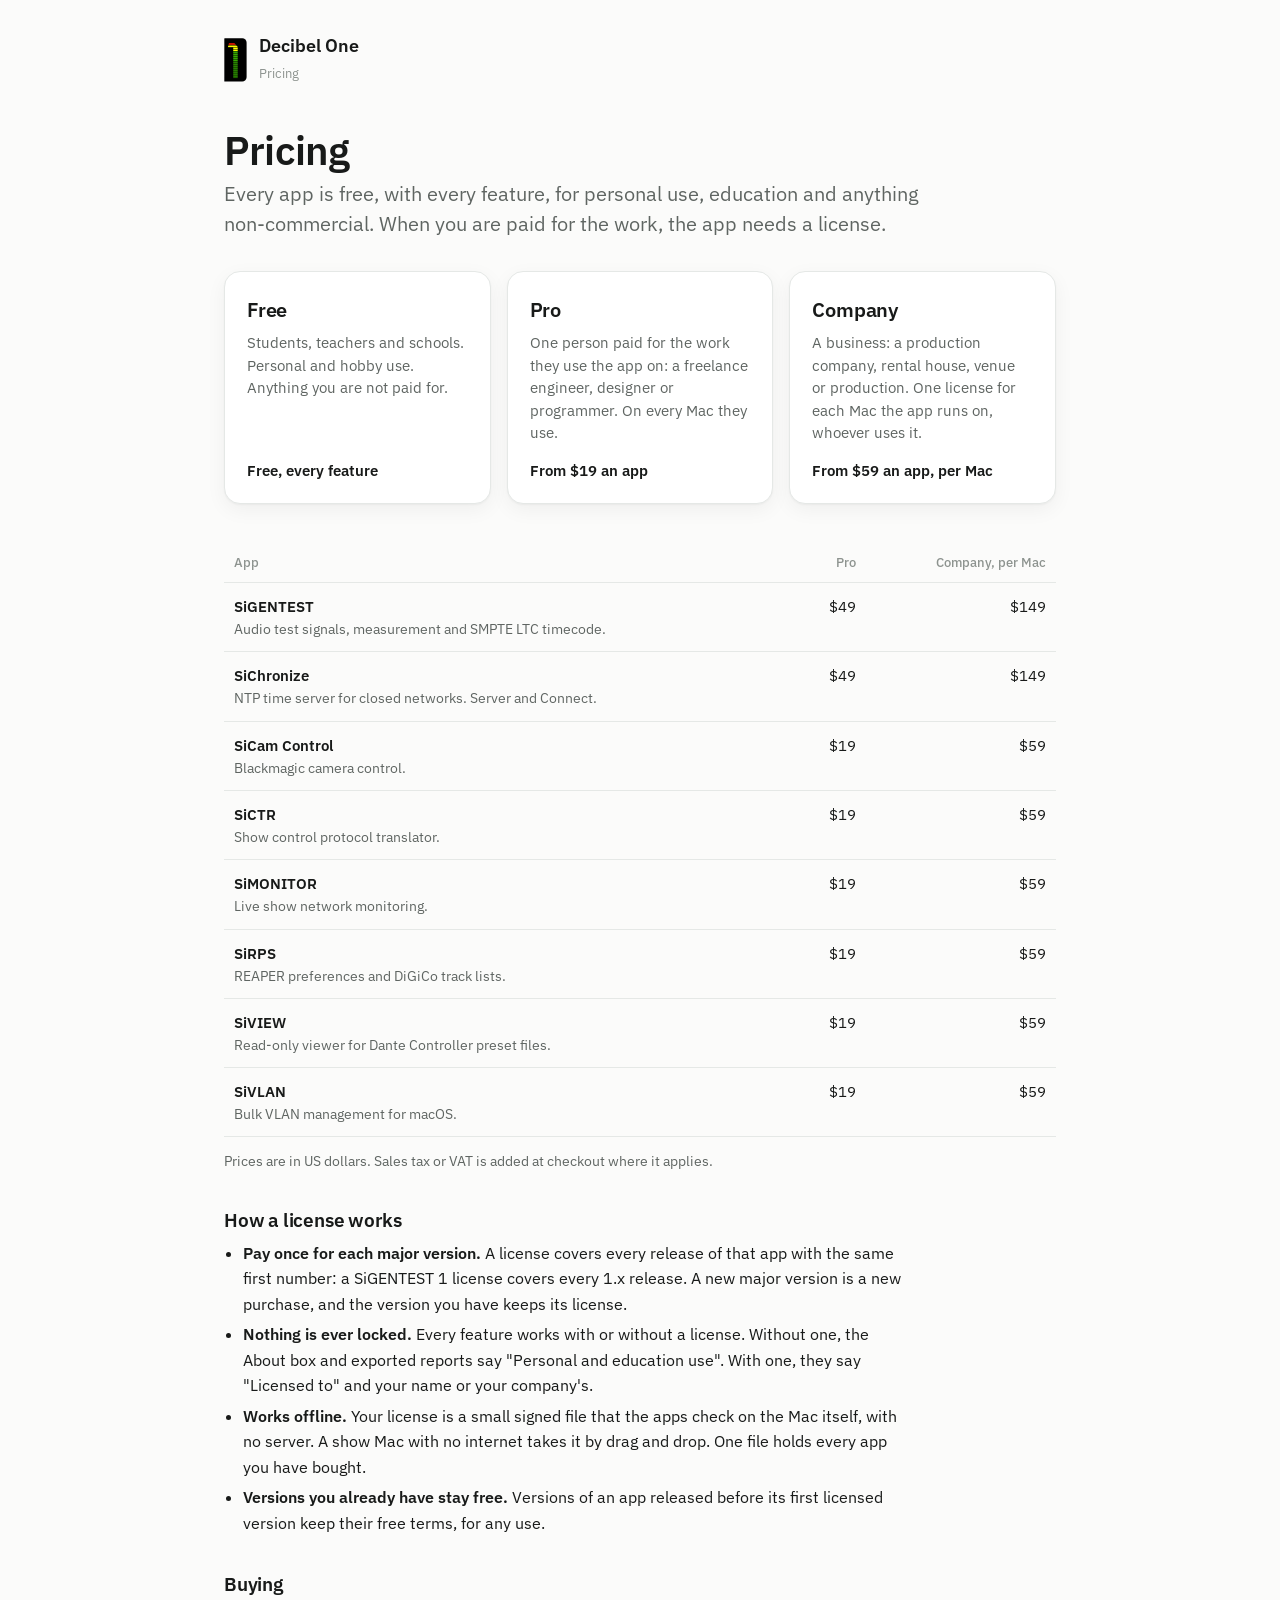
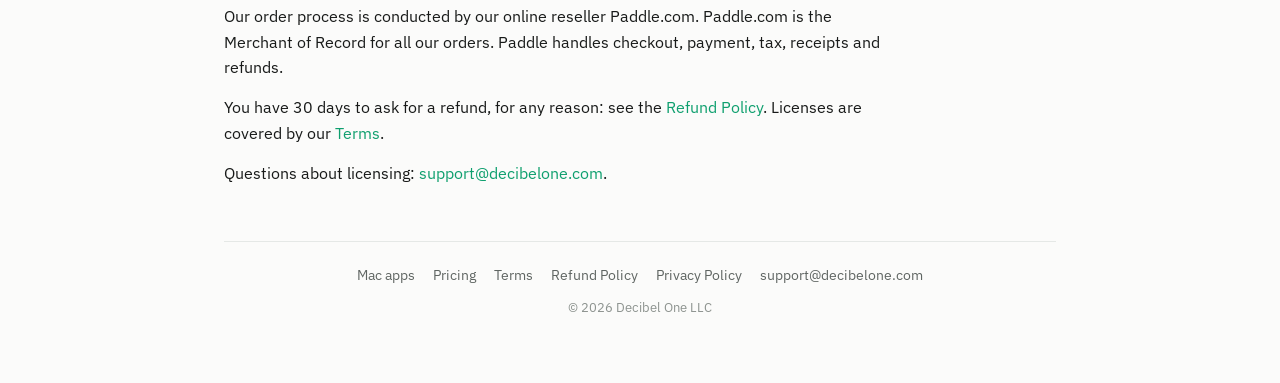
==== pricing/index.html @ cf4b21c0 "Pricing, Terms, Refund Policy and Privacy Policy pages, linked from every footer What Paddle's site " ====
<!doctype html>
<html lang="en">
<head>
<meta charset="utf-8">
<meta name="viewport" content="width=device-width, initial-scale=1">
<title>Pricing — Decibel One</title>
<meta name="description" content="Decibel One's apps are free, with every feature, for personal use, education and anything non-commercial. Paid work needs a Pro or Company license, bought once per major version.">
<meta name="theme-color" content="#0e9f6e">
<link rel="icon" type="image/svg+xml" href="data:image/svg+xml,%3Csvg xmlns='http://www.w3.org/2000/svg' viewBox='0 0 100 100'%3E%3Crect width='100' height='100' rx='22' fill='%230b0c0e'/%3E%3Crect x='22' y='52' width='15' height='32' rx='3' fill='%2337AA00'/%3E%3Crect x='43' y='36' width='15' height='48' rx='3' fill='%23FFD400'/%3E%3Crect x='64' y='22' width='15' height='62' rx='3' fill='%23D51400'/%3E%3C/svg%3E">
<meta property="og:type" content="website">
<meta property="og:title" content="Pricing — Decibel One">
<meta property="og:url" content="https://decibelone.com/pricing/">
<link rel="preconnect" href="https://fonts.googleapis.com">
<link rel="preconnect" href="https://fonts.gstatic.com" crossorigin>
<link href="https://fonts.googleapis.com/css2?family=IBM+Plex+Sans:wght@400;500;600&display=swap" rel="stylesheet">
<link rel="stylesheet" href="/pages.css">
</head>
<body>
<main class="wrap">
  <div class="topbar">
    <a class="brand" href="/">
      <svg class="brandmark" viewBox="0 0 428 819" role="img" aria-label="Decibel One">
        <defs><clipPath id="d1topone"><path d="M93,92 L191,92 L258,168 L258,748 L172,748 L172,170 L73,170 Z"/></clipPath></defs>
        <path fill="#000000" d="M12,6 L341,6 A80,80 0 0 1 421,86 L421,728 A82,82 0 0 1 339,810 L12,810 A6,6 0 0 1 6,804 L6,12 A6,6 0 0 1 12,6 Z"/>
        <g clip-path="url(#d1topone)">
          <rect x="58" y="94"  width="212" height="34" fill="#D51400"/>
          <rect x="58" y="140" width="212" height="29" fill="#FFFF00"/><rect x="58" y="177" width="212" height="29" fill="#FFFF00"/><rect x="58" y="214" width="212" height="29" fill="#FFFF00"/>
          <rect x="58" y="251" width="212" height="29" fill="#37AA00"/><rect x="58" y="288" width="212" height="29" fill="#37AA00"/><rect x="58" y="325" width="212" height="29" fill="#37AA00"/><rect x="58" y="362" width="212" height="29" fill="#37AA00"/><rect x="58" y="399" width="212" height="29" fill="#37AA00"/>
          <rect x="58" y="436" width="212" height="29" fill="#2A8800"/><rect x="58" y="473" width="212" height="29" fill="#2A8800"/><rect x="58" y="510" width="212" height="29" fill="#2A8800"/><rect x="58" y="547" width="212" height="29" fill="#2A8800"/><rect x="58" y="584" width="212" height="29" fill="#2A8800"/><rect x="58" y="621" width="212" height="29" fill="#2A8800"/><rect x="58" y="658" width="212" height="29" fill="#2A8800"/><rect x="58" y="695" width="212" height="29" fill="#2A8800"/><rect x="58" y="732" width="212" height="29" fill="#2A8800"/>
        </g>
      </svg>
      <span><span class="name">Decibel One</span><br><span class="sub">Pricing</span></span>
    </a>
  </div>

  <h1>Pricing</h1>
  <p class="lede">Every app is free, with every feature, for personal use, education and anything non-commercial. When you are paid for the work, the app needs a license.</p>

  <div class="tiers">
    <section class="tier">
      <h2>Free</h2>
      <p class="who">Students, teachers and schools. Personal and hobby use. Anything you are not paid for.</p>
      <p class="price">Free, every feature</p>
    </section>
    <section class="tier">
      <h2>Pro</h2>
      <p class="who">One person paid for the work they use the app on: a freelance engineer, designer or programmer. On every Mac they use.</p>
      <p class="price">From $19 an app</p>
    </section>
    <section class="tier">
      <h2>Company</h2>
      <p class="who">A business: a production company, rental house, venue or production. One license for each Mac the app runs on, whoever uses it.</p>
      <p class="price">From $59 an app, per Mac</p>
    </section>
  </div>

  <table class="prices">
    <thead>
      <tr><th>App</th><th class="num">Pro</th><th class="num">Company, per Mac</th></tr>
    </thead>
    <tbody>
      <tr><td><span class="app">SiGENTEST</span><span class="what">Audio test signals, measurement and SMPTE LTC timecode.</span></td><td class="num">$49</td><td class="num">$149</td></tr>
      <tr><td><span class="app">SiChronize</span><span class="what">NTP time server for closed networks. Server and Connect.</span></td><td class="num">$49</td><td class="num">$149</td></tr>
      <tr><td><span class="app">SiCam Control</span><span class="what">Blackmagic camera control.</span></td><td class="num">$19</td><td class="num">$59</td></tr>
      <tr><td><span class="app">SiCTR</span><span class="what">Show control protocol translator.</span></td><td class="num">$19</td><td class="num">$59</td></tr>
      <tr><td><span class="app">SiMONITOR</span><span class="what">Live show network monitoring.</span></td><td class="num">$19</td><td class="num">$59</td></tr>
      <tr><td><span class="app">SiRPS</span><span class="what">REAPER preferences and DiGiCo track lists.</span></td><td class="num">$19</td><td class="num">$59</td></tr>
      <tr><td><span class="app">SiVIEW</span><span class="what">Read-only viewer for Dante Controller preset files.</span></td><td class="num">$19</td><td class="num">$59</td></tr>
      <tr><td><span class="app">SiVLAN</span><span class="what">Bulk VLAN management for macOS.</span></td><td class="num">$19</td><td class="num">$59</td></tr>
    </tbody>
  </table>
  <p class="note">Prices are in US dollars. Sales tax or VAT is added at checkout where it applies.</p>

  <div class="prose">
    <h2>How a license works</h2>
    <ul>
      <li><strong>Pay once for each major version.</strong> A license covers every release of that app with the same first number: a SiGENTEST 1 license covers every 1.x release. A new major version is a new purchase, and the version you have keeps its license.</li>
      <li><strong>Nothing is ever locked.</strong> Every feature works with or without a license. Without one, the About box and exported reports say "Personal and education use". With one, they say "Licensed to" and your name or your company's.</li>
      <li><strong>Works offline.</strong> Your license is a small signed file that the apps check on the Mac itself, with no server. A show Mac with no internet takes it by drag and drop. One file holds every app you have bought.</li>
      <li><strong>Versions you already have stay free.</strong> Versions of an app released before its first licensed version keep their free terms, for any use.</li>
    </ul>

    <h2>Buying</h2>
    <p>Our order process is conducted by our online reseller Paddle.com. Paddle.com is the Merchant of Record for all our orders. Paddle handles checkout, payment, tax, receipts and refunds.</p>
    <p>You have 30 days to ask for a refund, for any reason: see the <a href="/refunds/">Refund Policy</a>. Licenses are covered by our <a href="/terms/">Terms</a>.</p>
    <p>Questions about licensing: <a href="mailto:support@decibelone.com">support@decibelone.com</a>.</p>
  </div>

  <footer>
    <div class="links">
      <a href="/software/">Mac apps</a>
      <a href="/pricing/">Pricing</a>
      <a href="/terms/">Terms</a>
      <a href="/refunds/">Refund Policy</a>
      <a href="/privacy/">Privacy Policy</a>
      <a href="mailto:support@decibelone.com">support@decibelone.com</a>
    </div>
    <div>© 2026 Decibel One LLC</div>
  </footer>
</main>
</body>
</html>
---- pages.css ----
/* Shared by /pricing/, /terms/, /refunds/ and /privacy/: the software page's colors and
   type, set in a reading column. */
:root{
  --bg:#fbfbfa; --surface:#ffffff; --tint:#f3f5f4; --text:#181a19; --muted:#5f6562; --faint:#8d938f;
  --border:#e5e8e6; --accent:#0e9f6e; --accent-h:#0b855d; --accent-bg:#e6f5ee; --accent-border:#b6e2ce;
  --owed-bg:#fff3b0; --owed-text:#5c4a00;
  --shadow:0 1px 2px rgba(0,0,0,.04),0 6px 20px rgba(0,0,0,.05);
}
@media (prefers-color-scheme:dark){
  :root{
    --bg:#15171a; --surface:#1e2125; --tint:#191c20; --text:#eceded; --muted:#a4a9ad; --faint:#727880;
    --border:#2b2f34; --accent:#33c78e; --accent-h:#54d5a2; --accent-bg:#132b22; --accent-border:#2c5442;
    --owed-bg:#4a3f00; --owed-text:#ffe680;
    --shadow:0 1px 2px rgba(0,0,0,.3),0 6px 22px rgba(0,0,0,.35);
  }
}
*{box-sizing:border-box}
html{-webkit-text-size-adjust:100%}
body{margin:0;background:var(--bg);color:var(--text);font-family:'IBM Plex Sans',system-ui,-apple-system,sans-serif;line-height:1.6;-webkit-font-smoothing:antialiased}
.wrap{max-width:880px;margin:0 auto;padding:34px 24px 64px}
a{color:var(--accent);text-decoration:none}
a:hover{color:var(--accent-h);text-decoration:underline}

.topbar{display:flex;align-items:center;gap:12px}
.brand{display:flex;align-items:center;gap:12px;color:inherit}
.brand:hover{color:inherit;text-decoration:none}
.brandmark{height:44px;width:auto;display:block}
.brand .name{font-size:18px;font-weight:600;line-height:1.15}
.brand .sub{font-size:13px;color:var(--faint)}

h1{margin:2.6rem 0 .4rem;font-size:clamp(30px,5vw,40px);font-weight:600;letter-spacing:-.02em;line-height:1.15}
.updated{margin:0 0 2rem;font-size:13px;color:var(--faint)}
.lede{margin:0 0 2rem;max-width:60ch;font-size:clamp(17px,2.2vw,20px);line-height:1.5;color:var(--muted)}

/* Long text reads in a narrower column than the page. */
.prose{max-width:680px}
.prose h2{margin:2.2rem 0 .5rem;font-size:19px;font-weight:600;letter-spacing:-.01em;line-height:1.3}
.prose p{margin:0 0 .9rem}
.prose ul{margin:0 0 .9rem;padding-left:1.2rem}
.prose li{margin:.3rem 0}
.prose strong{font-weight:600}

/* A gap Simon still has to fill. Nothing marked like this may go live. */
.owed{padding:1px 6px;border-radius:4px;background:var(--owed-bg);color:var(--owed-text);font-weight:500}

/* Pricing: the three kinds of use, then one row per app. */
.tiers{display:grid;grid-template-columns:repeat(3,1fr);gap:16px;margin:0 0 2.6rem}
.tier{display:flex;flex-direction:column;padding:22px 22px 20px;background:var(--surface);border:1px solid var(--border);border-radius:16px;box-shadow:var(--shadow)}
.tier h2{margin:0 0 6px;font-size:20px;font-weight:600;letter-spacing:-.01em}
.tier .who{margin:0;font-size:15px;line-height:1.5;color:var(--muted)}
.tier .price{margin:auto 0 0;padding-top:14px;font-size:15px;font-weight:600}
.prices{width:100%;border-collapse:collapse;font-size:15px}
.prices th{padding:8px 10px;border-bottom:1px solid var(--border);text-align:left;font-size:13px;font-weight:500;color:var(--faint)}
.prices td{padding:12px 10px;border-bottom:1px solid var(--border);vertical-align:top}
.prices .num{text-align:right;white-space:nowrap;font-variant-numeric:tabular-nums}
.prices .app{font-weight:600}
.prices .what{display:block;font-size:14px;line-height:1.45;color:var(--muted)}
.prices + .note{margin:.8rem 0 0;font-size:14px;color:var(--muted)}

footer{margin-top:3.4rem;padding-top:1.4rem;border-top:1px solid var(--border);text-align:center;font-size:13px;color:var(--faint)}
footer .links{display:flex;justify-content:center;flex-wrap:wrap;gap:6px 18px;margin-bottom:.7rem;font-size:14px}
footer .links a{color:var(--muted)}
footer .links a:hover{color:var(--accent)}

@media(max-width:720px){.tiers{grid-template-columns:1fr}}
@media(max-width:480px){.prices th,.prices td{padding-left:6px;padding-right:6px}}
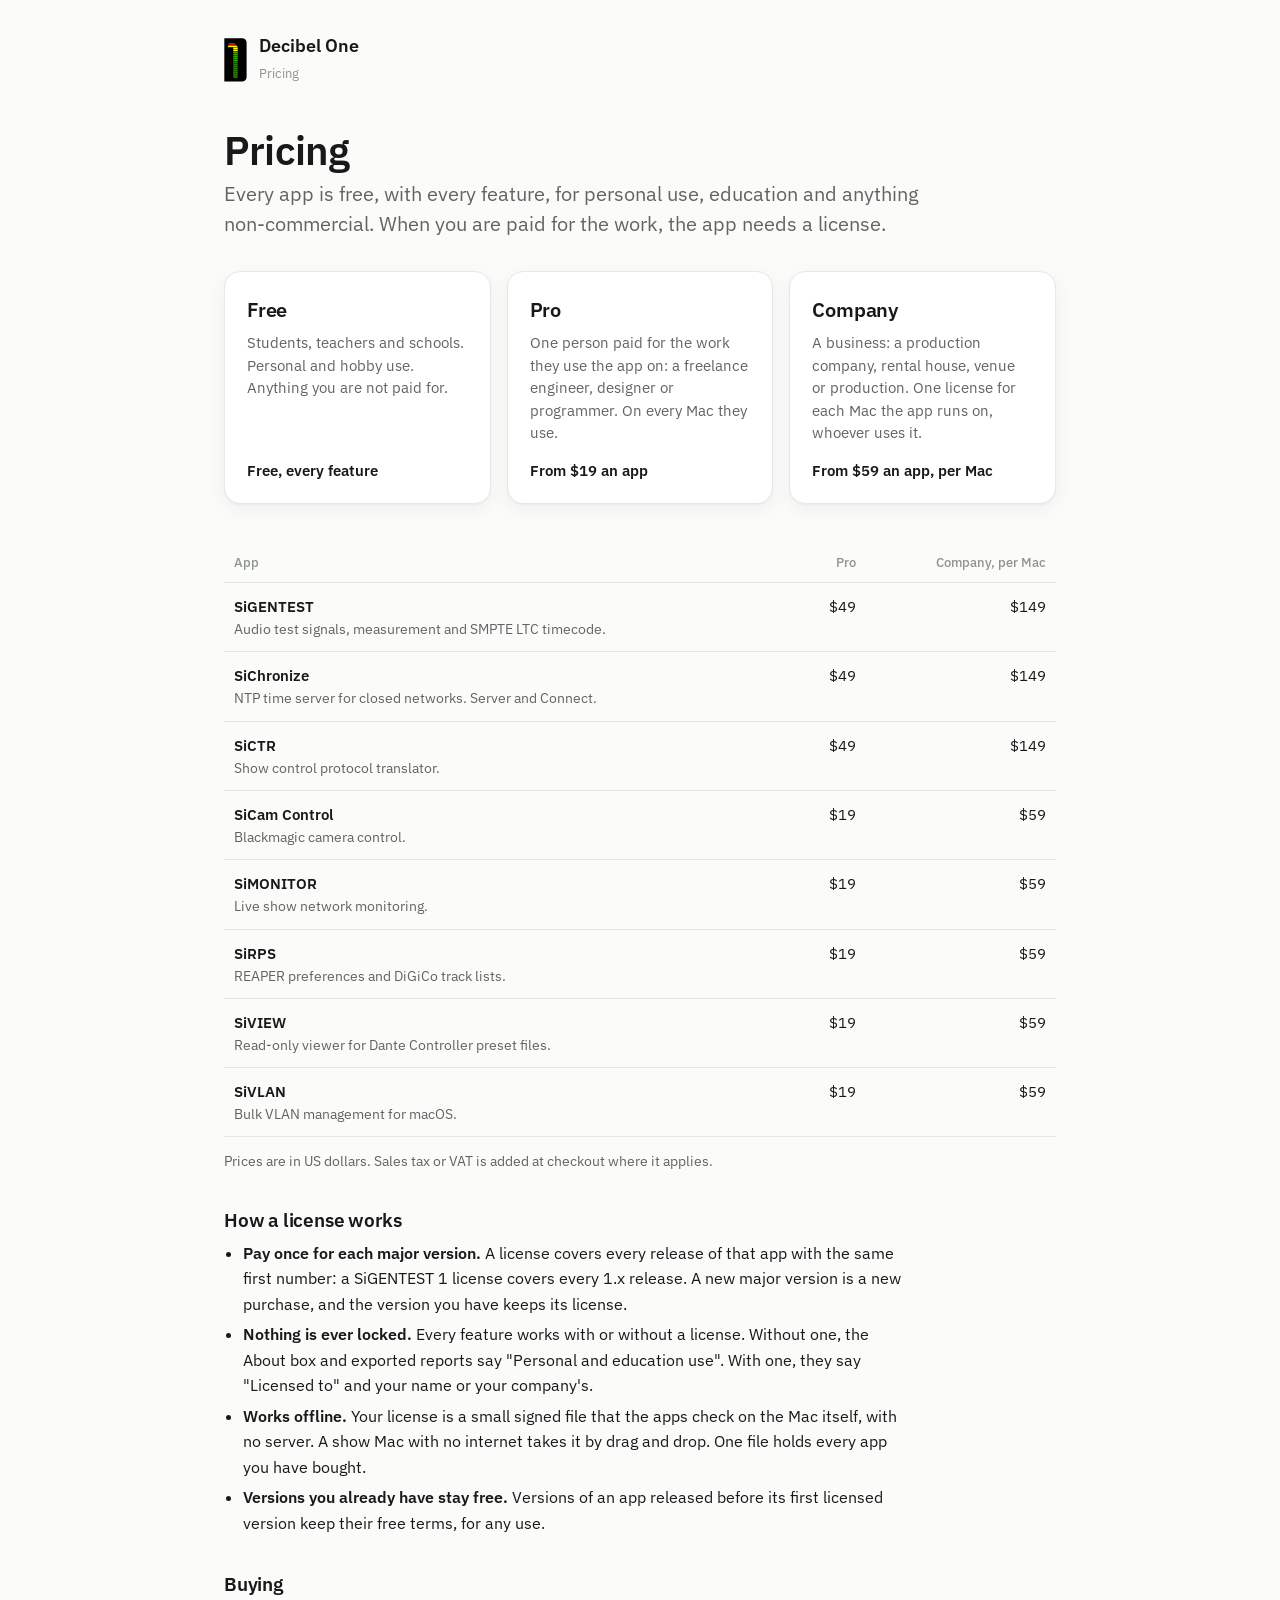
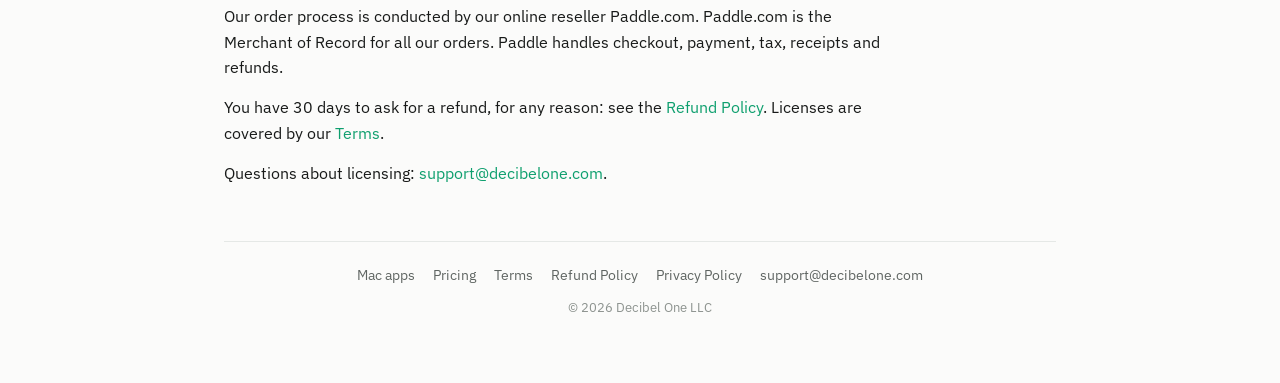
==== commit a6883838: "Pricing: SiCTR joins SiGENTEST and SiChronize at $49 Pro / $149 per Mac Simon, 2026-10-24: "sictr is" ====
--- a/pricing/index.html
+++ b/pricing/index.html
@@ -61,8 +61,8 @@
     <tbody>
       <tr><td><span class="app">SiGENTEST</span><span class="what">Audio test signals, measurement and SMPTE LTC timecode.</span></td><td class="num">$49</td><td class="num">$149</td></tr>
       <tr><td><span class="app">SiChronize</span><span class="what">NTP time server for closed networks. Server and Connect.</span></td><td class="num">$49</td><td class="num">$149</td></tr>
+      <tr><td><span class="app">SiCTR</span><span class="what">Show control protocol translator.</span></td><td class="num">$49</td><td class="num">$149</td></tr>
       <tr><td><span class="app">SiCam Control</span><span class="what">Blackmagic camera control.</span></td><td class="num">$19</td><td class="num">$59</td></tr>
-      <tr><td><span class="app">SiCTR</span><span class="what">Show control protocol translator.</span></td><td class="num">$19</td><td class="num">$59</td></tr>
       <tr><td><span class="app">SiMONITOR</span><span class="what">Live show network monitoring.</span></td><td class="num">$19</td><td class="num">$59</td></tr>
       <tr><td><span class="app">SiRPS</span><span class="what">REAPER preferences and DiGiCo track lists.</span></td><td class="num">$19</td><td class="num">$59</td></tr>
       <tr><td><span class="app">SiVIEW</span><span class="what">Read-only viewer for Dante Controller preset files.</span></td><td class="num">$19</td><td class="num">$59</td></tr>
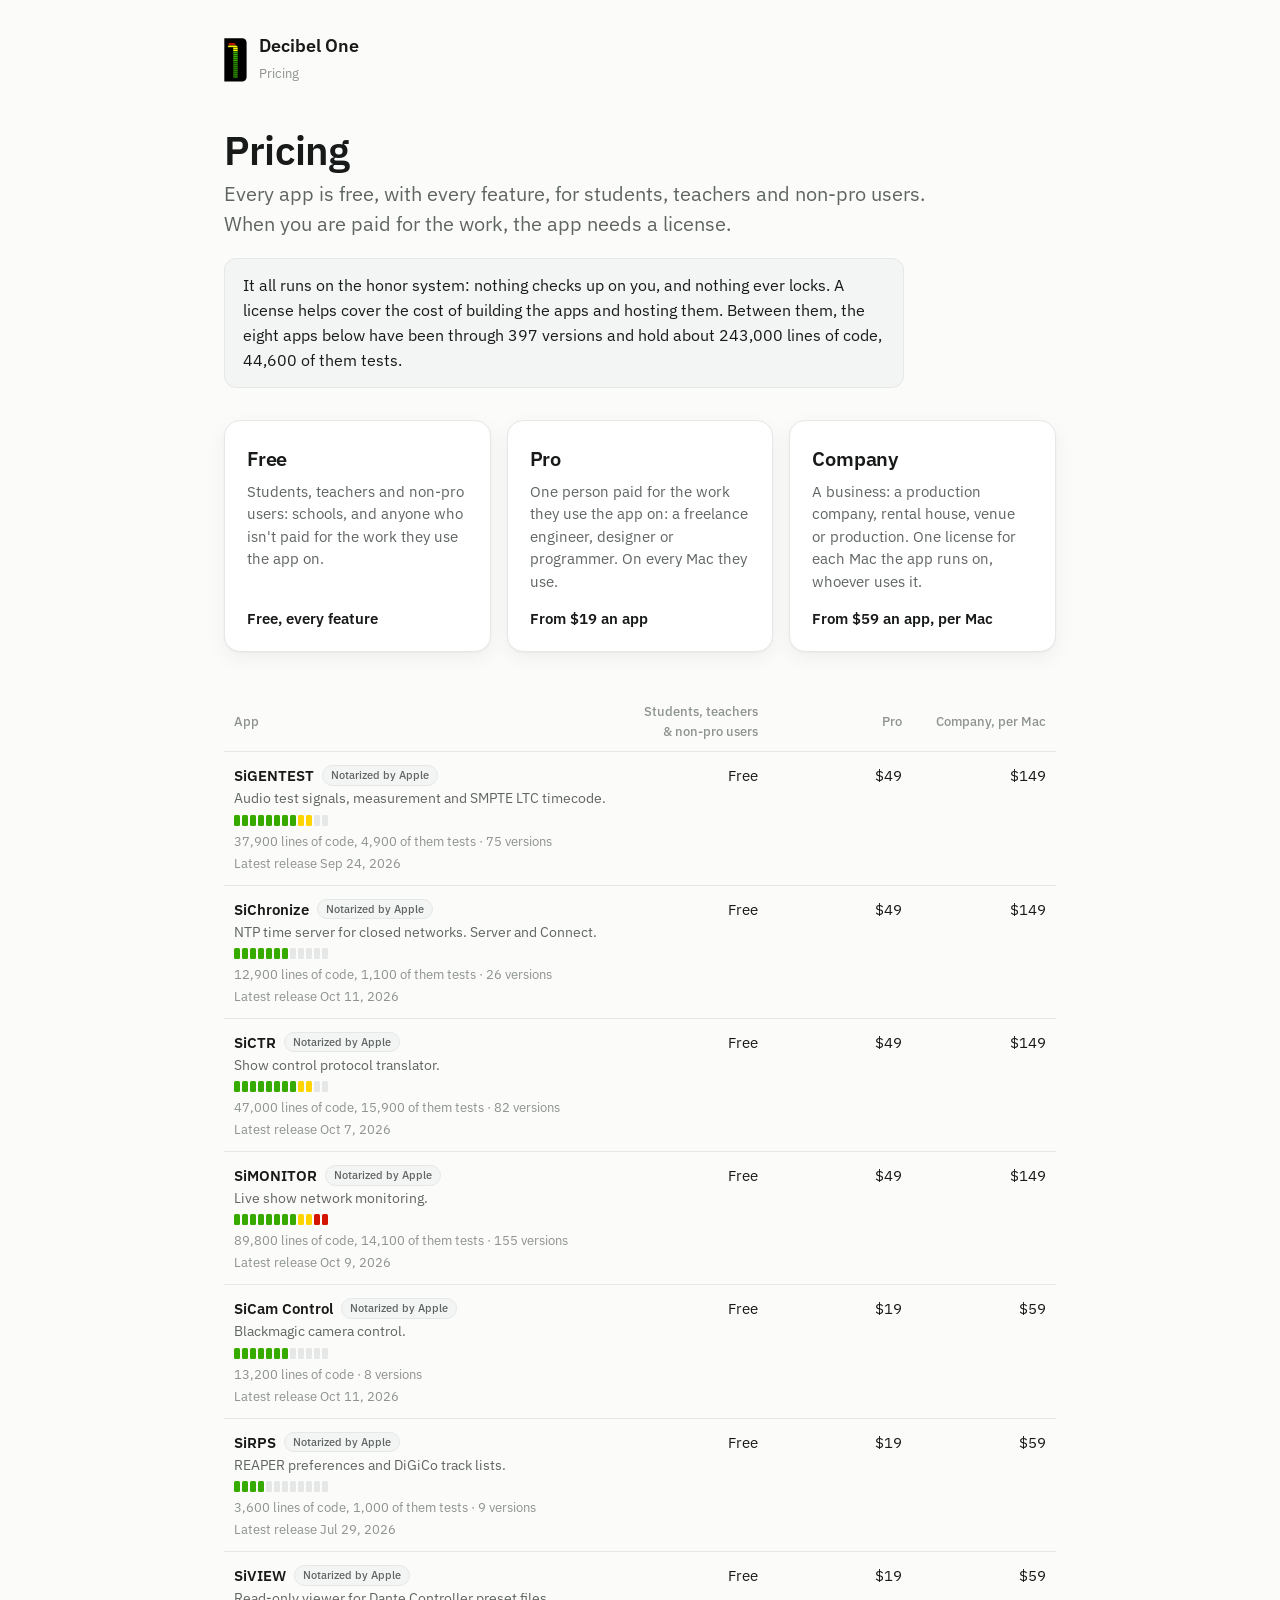
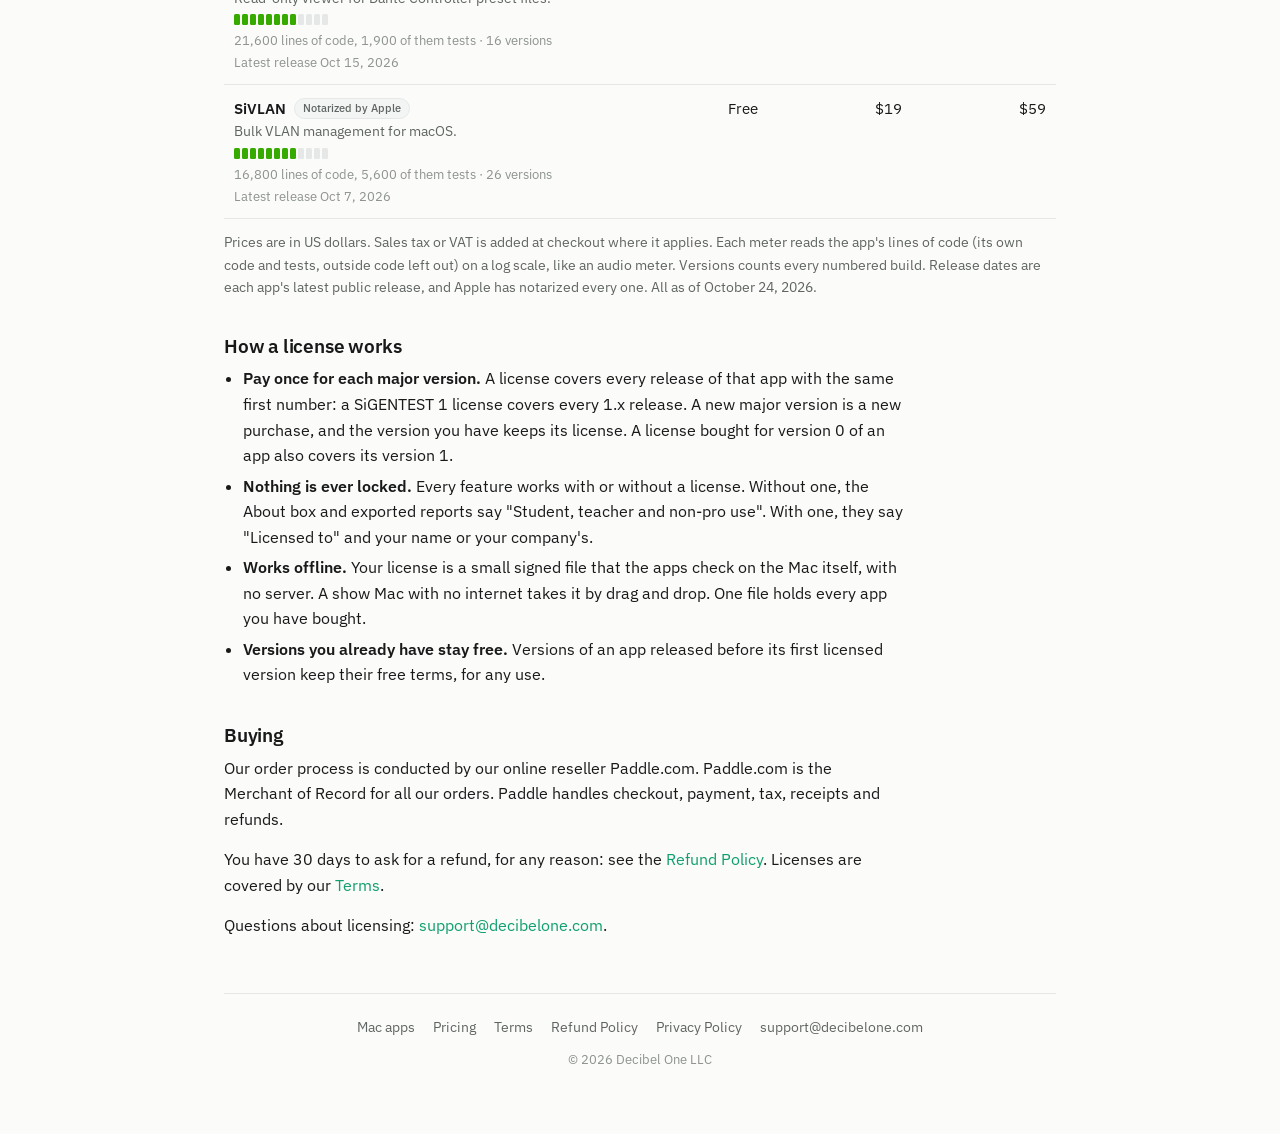
==== commit 59d2c039: "Pricing: effort and quality on every row; "students, teachers and non-pro users" Simon's rulings, 20" ====
--- a/pricing/index.html
+++ b/pricing/index.html
@@ -4,7 +4,7 @@
 <meta charset="utf-8">
 <meta name="viewport" content="width=device-width, initial-scale=1">
 <title>Pricing — Decibel One</title>
-<meta name="description" content="Decibel One's apps are free, with every feature, for personal use, education and anything non-commercial. Paid work needs a Pro or Company license, bought once per major version.">
+<meta name="description" content="Decibel One's apps are free, with every feature, for students, teachers and non-pro users. Paid work needs a Pro or Company license, bought once per major version.">
 <meta name="theme-color" content="#0e9f6e">
 <link rel="icon" type="image/svg+xml" href="data:image/svg+xml,%3Csvg xmlns='http://www.w3.org/2000/svg' viewBox='0 0 100 100'%3E%3Crect width='100' height='100' rx='22' fill='%230b0c0e'/%3E%3Crect x='22' y='52' width='15' height='32' rx='3' fill='%2337AA00'/%3E%3Crect x='43' y='36' width='15' height='48' rx='3' fill='%23FFD400'/%3E%3Crect x='64' y='22' width='15' height='62' rx='3' fill='%23D51400'/%3E%3C/svg%3E">
 <meta property="og:type" content="website">
@@ -34,12 +34,13 @@
   </div>
 
   <h1>Pricing</h1>
-  <p class="lede">Every app is free, with every feature, for personal use, education and anything non-commercial. When you are paid for the work, the app needs a license.</p>
+  <p class="lede">Every app is free, with every feature, for students, teachers and non-pro users. When you are paid for the work, the app needs a license.</p>
+  <p class="honor">It all runs on the honor system: nothing checks up on you, and nothing ever locks. A license helps cover the cost of building the apps and hosting them. Between them, the eight apps below have been through 397 versions and hold about 243,000 lines of code, 44,600 of them tests.</p>
 
   <div class="tiers">
     <section class="tier">
       <h2>Free</h2>
-      <p class="who">Students, teachers and schools. Personal and hobby use. Anything you are not paid for.</p>
+      <p class="who">Students, teachers and non-pro users: schools, and anyone who isn't paid for the work they use the app on.</p>
       <p class="price">Free, every feature</p>
     </section>
     <section class="tier">
@@ -56,26 +57,26 @@
 
   <table class="prices">
     <thead>
-      <tr><th>App</th><th class="num">Pro</th><th class="num">Company, per Mac</th></tr>
+      <tr><th>App</th><th class="num">Students, teachers &amp; <span class="nowrap">non-pro</span> users</th><th class="num">Pro</th><th class="num">Company, per Mac</th></tr>
     </thead>
     <tbody>
-      <tr><td><span class="app">SiGENTEST</span><span class="what">Audio test signals, measurement and SMPTE LTC timecode.</span></td><td class="num">$49</td><td class="num">$149</td></tr>
-      <tr><td><span class="app">SiChronize</span><span class="what">NTP time server for closed networks. Server and Connect.</span></td><td class="num">$49</td><td class="num">$149</td></tr>
-      <tr><td><span class="app">SiCTR</span><span class="what">Show control protocol translator.</span></td><td class="num">$49</td><td class="num">$149</td></tr>
-      <tr><td><span class="app">SiCam Control</span><span class="what">Blackmagic camera control.</span></td><td class="num">$19</td><td class="num">$59</td></tr>
-      <tr><td><span class="app">SiMONITOR</span><span class="what">Live show network monitoring.</span></td><td class="num">$19</td><td class="num">$59</td></tr>
-      <tr><td><span class="app">SiRPS</span><span class="what">REAPER preferences and DiGiCo track lists.</span></td><td class="num">$19</td><td class="num">$59</td></tr>
-      <tr><td><span class="app">SiVIEW</span><span class="what">Read-only viewer for Dante Controller preset files.</span></td><td class="num">$19</td><td class="num">$59</td></tr>
-      <tr><td><span class="app">SiVLAN</span><span class="what">Bulk VLAN management for macOS.</span></td><td class="num">$19</td><td class="num">$59</td></tr>
+      <tr><td><span class="app">SiGENTEST</span><span class="badge">Notarized by Apple</span><span class="what">Audio test signals, measurement and SMPTE LTC timecode.</span><span class="effort"><span class="meter" role="img" aria-label="10 of 12"><i class="g"></i><i class="g"></i><i class="g"></i><i class="g"></i><i class="g"></i><i class="g"></i><i class="g"></i><i class="g"></i><i class="y"></i><i class="y"></i><i></i><i></i></span><span>37,900 lines of code, 4,900 of them tests · 75 versions</span><span>Latest release Sep 24, 2026</span></span></td><td class="num">Free</td><td class="num">$49</td><td class="num">$149</td></tr>
+      <tr><td><span class="app">SiChronize</span><span class="badge">Notarized by Apple</span><span class="what">NTP time server for closed networks. Server and Connect.</span><span class="effort"><span class="meter" role="img" aria-label="7 of 12"><i class="g"></i><i class="g"></i><i class="g"></i><i class="g"></i><i class="g"></i><i class="g"></i><i class="g"></i><i></i><i></i><i></i><i></i><i></i></span><span>12,900 lines of code, 1,100 of them tests · 26 versions</span><span>Latest release Oct 11, 2026</span></span></td><td class="num">Free</td><td class="num">$49</td><td class="num">$149</td></tr>
+      <tr><td><span class="app">SiCTR</span><span class="badge">Notarized by Apple</span><span class="what">Show control protocol translator.</span><span class="effort"><span class="meter" role="img" aria-label="10 of 12"><i class="g"></i><i class="g"></i><i class="g"></i><i class="g"></i><i class="g"></i><i class="g"></i><i class="g"></i><i class="g"></i><i class="y"></i><i class="y"></i><i></i><i></i></span><span>47,000 lines of code, 15,900 of them tests · 82 versions</span><span>Latest release Oct 7, 2026</span></span></td><td class="num">Free</td><td class="num">$49</td><td class="num">$149</td></tr>
+      <tr><td><span class="app">SiMONITOR</span><span class="badge">Notarized by Apple</span><span class="what">Live show network monitoring.</span><span class="effort"><span class="meter" role="img" aria-label="12 of 12"><i class="g"></i><i class="g"></i><i class="g"></i><i class="g"></i><i class="g"></i><i class="g"></i><i class="g"></i><i class="g"></i><i class="y"></i><i class="y"></i><i class="r"></i><i class="r"></i></span><span>89,800 lines of code, 14,100 of them tests · 155 versions</span><span>Latest release Oct 9, 2026</span></span></td><td class="num">Free</td><td class="num">$49</td><td class="num">$149</td></tr>
+      <tr><td><span class="app">SiCam Control</span><span class="badge">Notarized by Apple</span><span class="what">Blackmagic camera control.</span><span class="effort"><span class="meter" role="img" aria-label="7 of 12"><i class="g"></i><i class="g"></i><i class="g"></i><i class="g"></i><i class="g"></i><i class="g"></i><i class="g"></i><i></i><i></i><i></i><i></i><i></i></span><span>13,200 lines of code · 8 versions</span><span>Latest release Oct 11, 2026</span></span></td><td class="num">Free</td><td class="num">$19</td><td class="num">$59</td></tr>
+      <tr><td><span class="app">SiRPS</span><span class="badge">Notarized by Apple</span><span class="what">REAPER preferences and DiGiCo track lists.</span><span class="effort"><span class="meter" role="img" aria-label="4 of 12"><i class="g"></i><i class="g"></i><i class="g"></i><i class="g"></i><i></i><i></i><i></i><i></i><i></i><i></i><i></i><i></i></span><span>3,600 lines of code, 1,000 of them tests · 9 versions</span><span>Latest release Jul 29, 2026</span></span></td><td class="num">Free</td><td class="num">$19</td><td class="num">$59</td></tr>
+      <tr><td><span class="app">SiVIEW</span><span class="badge">Notarized by Apple</span><span class="what">Read-only viewer for Dante Controller preset files.</span><span class="effort"><span class="meter" role="img" aria-label="8 of 12"><i class="g"></i><i class="g"></i><i class="g"></i><i class="g"></i><i class="g"></i><i class="g"></i><i class="g"></i><i class="g"></i><i></i><i></i><i></i><i></i></span><span>21,600 lines of code, 1,900 of them tests · 16 versions</span><span>Latest release Oct 15, 2026</span></span></td><td class="num">Free</td><td class="num">$19</td><td class="num">$59</td></tr>
+      <tr><td><span class="app">SiVLAN</span><span class="badge">Notarized by Apple</span><span class="what">Bulk VLAN management for macOS.</span><span class="effort"><span class="meter" role="img" aria-label="8 of 12"><i class="g"></i><i class="g"></i><i class="g"></i><i class="g"></i><i class="g"></i><i class="g"></i><i class="g"></i><i class="g"></i><i></i><i></i><i></i><i></i></span><span>16,800 lines of code, 5,600 of them tests · 26 versions</span><span>Latest release Oct 7, 2026</span></span></td><td class="num">Free</td><td class="num">$19</td><td class="num">$59</td></tr>
     </tbody>
   </table>
-  <p class="note">Prices are in US dollars. Sales tax or VAT is added at checkout where it applies.</p>
+  <p class="note">Prices are in US dollars. Sales tax or VAT is added at checkout where it applies. Each meter reads the app's lines of code (its own code and tests, outside code left out) on a log scale, like an audio meter. Versions counts every numbered build. Release dates are each app's latest public release, and Apple has notarized every one. All as of October 24, 2026.</p>
 
   <div class="prose">
     <h2>How a license works</h2>
     <ul>
-      <li><strong>Pay once for each major version.</strong> A license covers every release of that app with the same first number: a SiGENTEST 1 license covers every 1.x release. A new major version is a new purchase, and the version you have keeps its license.</li>
-      <li><strong>Nothing is ever locked.</strong> Every feature works with or without a license. Without one, the About box and exported reports say "Personal and education use". With one, they say "Licensed to" and your name or your company's.</li>
+      <li><strong>Pay once for each major version.</strong> A license covers every release of that app with the same first number: a SiGENTEST 1 license covers every 1.x release. A new major version is a new purchase, and the version you have keeps its license. A license bought for version 0 of an app also covers its version 1.</li>
+      <li><strong>Nothing is ever locked.</strong> Every feature works with or without a license. Without one, the About box and exported reports say "Student, teacher and non-pro use". With one, they say "Licensed to" and your name or your company's.</li>
       <li><strong>Works offline.</strong> Your license is a small signed file that the apps check on the Mac itself, with no server. A show Mac with no internet takes it by drag and drop. One file holds every app you have bought.</li>
       <li><strong>Versions you already have stay free.</strong> Versions of an app released before its first licensed version keep their free terms, for any use.</li>
     </ul>
--- a/pages.css
+++ b/pages.css
@@ -31,6 +31,8 @@
 h1{margin:2.6rem 0 .4rem;font-size:clamp(30px,5vw,40px);font-weight:600;letter-spacing:-.02em;line-height:1.15}
 .updated{margin:0 0 2rem;font-size:13px;color:var(--faint)}
 .lede{margin:0 0 2rem;max-width:60ch;font-size:clamp(17px,2.2vw,20px);line-height:1.5;color:var(--muted)}
+.lede + .honor{margin:-.8rem 0 2rem}
+.honor{max-width:680px;padding:14px 18px;background:var(--tint);border:1px solid var(--border);border-radius:12px;font-size:16px;line-height:1.55}
 
 /* Long text reads in a narrower column than the page. */
 .prose{max-width:680px}
@@ -54,7 +56,17 @@
 .prices td{padding:12px 10px;border-bottom:1px solid var(--border);vertical-align:top}
 .prices .num{text-align:right;white-space:nowrap;font-variant-numeric:tabular-nums}
 .prices .app{font-weight:600}
+.prices .badge{display:inline-block;margin-left:8px;padding:1px 8px;border:1px solid var(--border);border-radius:999px;background:var(--tint);font-size:11px;font-weight:500;line-height:1.5;color:var(--muted);vertical-align:2px;white-space:nowrap}
+.prices th.num{width:9rem;white-space:normal}
+.nowrap{white-space:nowrap}
 .prices .what{display:block;font-size:14px;line-height:1.45;color:var(--muted)}
+/* The work in each app, as a level meter lit like the Decibel One mark: green, then yellow, then red. */
+.prices .effort{display:flex;flex-direction:column;align-items:flex-start;gap:2px;margin-top:6px;font-size:12.5px;color:var(--faint);font-variant-numeric:tabular-nums}
+.meter{display:inline-flex;gap:2px;flex:none;margin-bottom:3px}
+.meter i{display:block;width:6px;height:11px;border-radius:1.5px;background:var(--border)}
+.meter i.g{background:#37AA00}
+.meter i.y{background:#FFD400}
+.meter i.r{background:#D51400}
 .prices + .note{margin:.8rem 0 0;font-size:14px;color:var(--muted)}
 
 footer{margin-top:3.4rem;padding-top:1.4rem;border-top:1px solid var(--border);text-align:center;font-size:13px;color:var(--faint)}
@@ -63,4 +75,5 @@
 footer .links a:hover{color:var(--accent)}
 
 @media(max-width:720px){.tiers{grid-template-columns:1fr}}
+@media(max-width:600px){.prices th.num{width:4rem}.prices .badge{display:block;width:fit-content;margin:3px 0 4px}}
 @media(max-width:480px){.prices th,.prices td{padding-left:6px;padding-right:6px}}
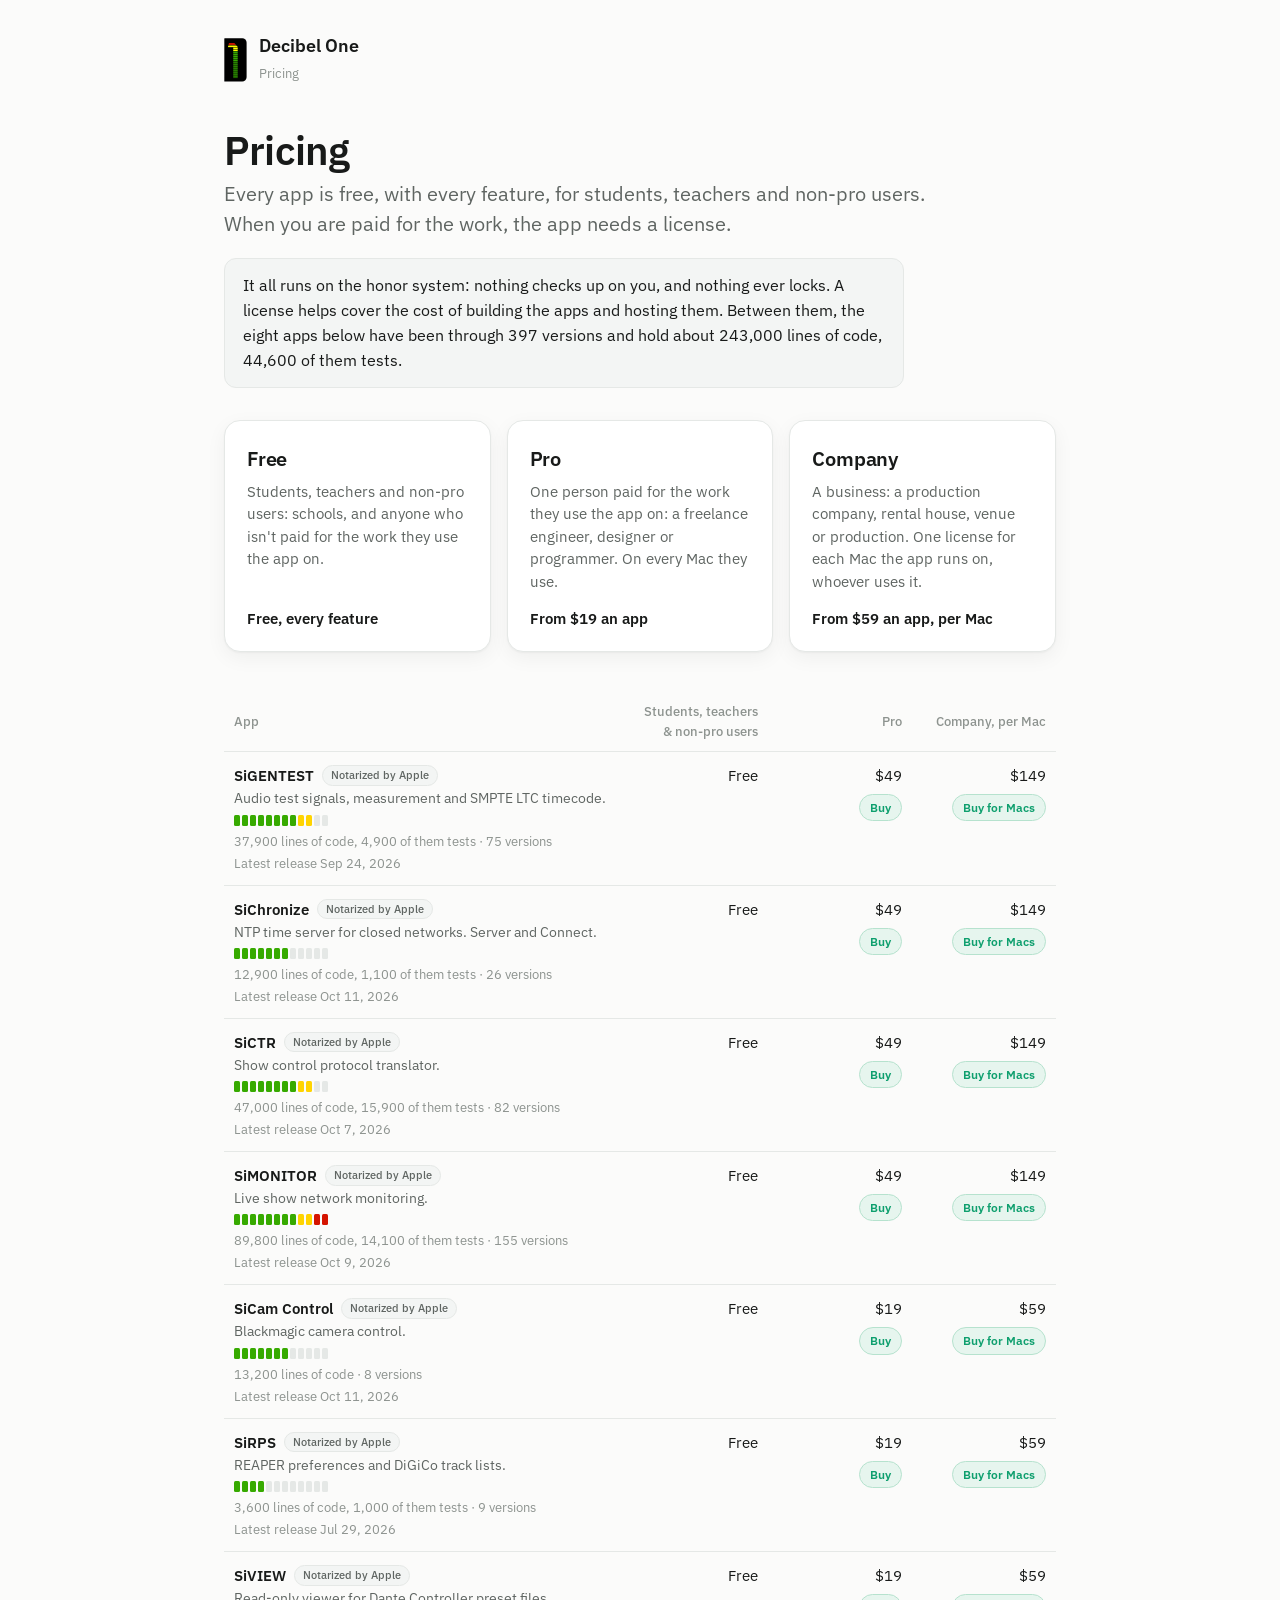
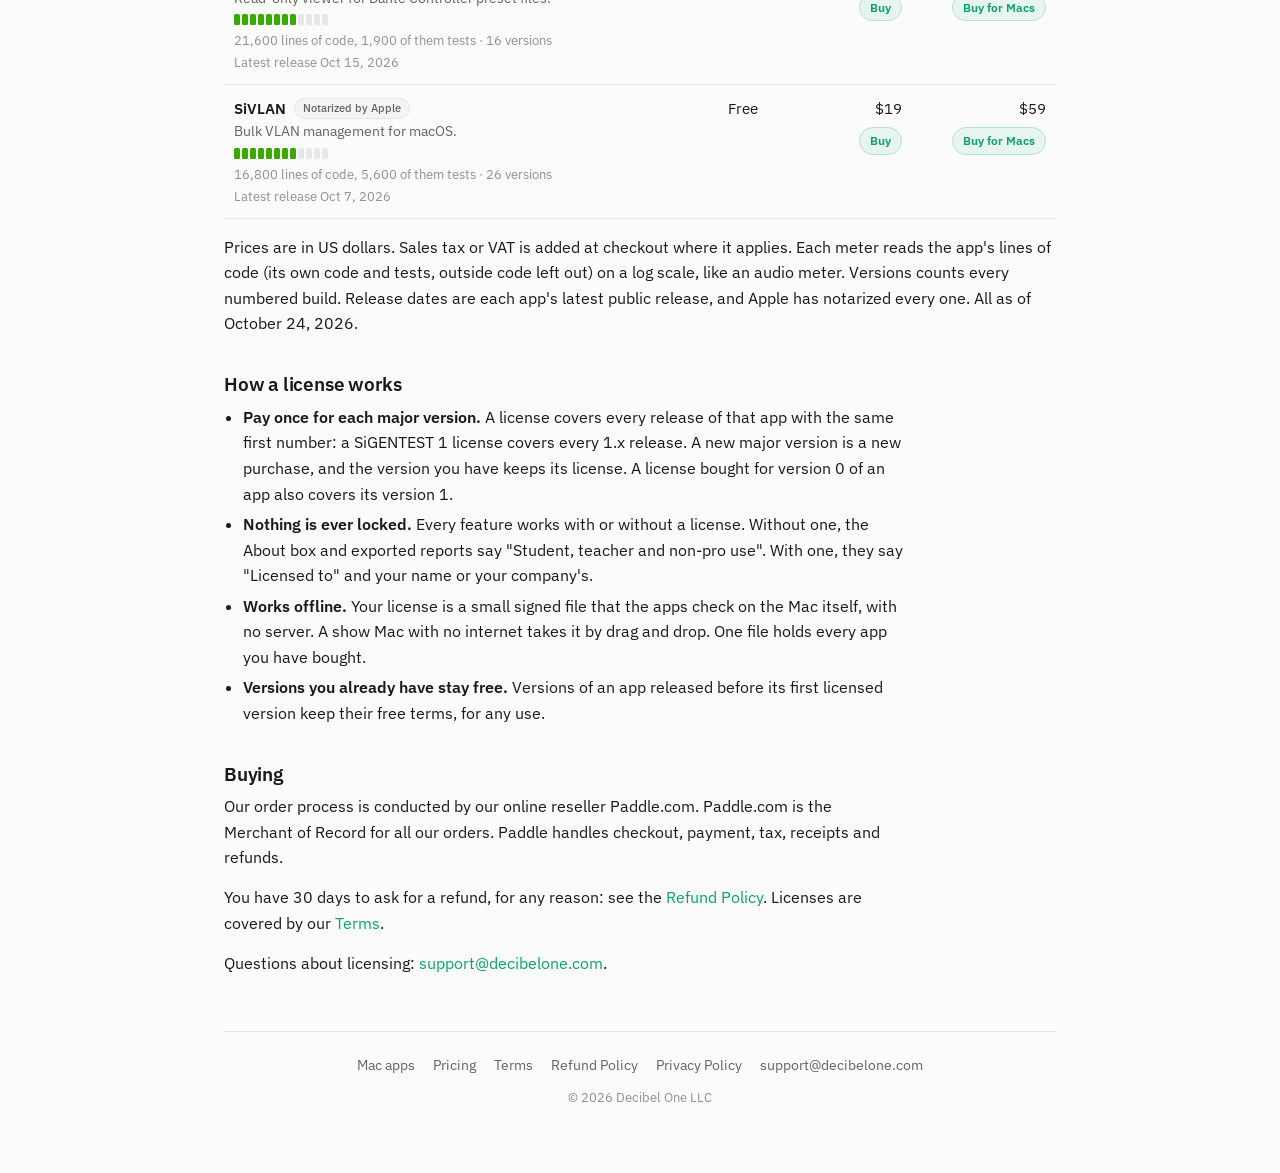
==== commit 1c7d2736: "Pricing: Buy buttons through Paddle's checkout (sandbox on a local copy only) Simon's rulings, 2026-" ====
--- a/pricing/index.html
+++ b/pricing/index.html
@@ -60,16 +60,18 @@
       <tr><th>App</th><th class="num">Students, teachers &amp; <span class="nowrap">non-pro</span> users</th><th class="num">Pro</th><th class="num">Company, per Mac</th></tr>
     </thead>
     <tbody>
-      <tr><td><span class="app">SiGENTEST</span><span class="badge">Notarized by Apple</span><span class="what">Audio test signals, measurement and SMPTE LTC timecode.</span><span class="effort"><span class="meter" role="img" aria-label="10 of 12"><i class="g"></i><i class="g"></i><i class="g"></i><i class="g"></i><i class="g"></i><i class="g"></i><i class="g"></i><i class="g"></i><i class="y"></i><i class="y"></i><i></i><i></i></span><span>37,900 lines of code, 4,900 of them tests · 75 versions</span><span>Latest release Sep 24, 2026</span></span></td><td class="num">Free</td><td class="num">$49</td><td class="num">$149</td></tr>
-      <tr><td><span class="app">SiChronize</span><span class="badge">Notarized by Apple</span><span class="what">NTP time server for closed networks. Server and Connect.</span><span class="effort"><span class="meter" role="img" aria-label="7 of 12"><i class="g"></i><i class="g"></i><i class="g"></i><i class="g"></i><i class="g"></i><i class="g"></i><i class="g"></i><i></i><i></i><i></i><i></i><i></i></span><span>12,900 lines of code, 1,100 of them tests · 26 versions</span><span>Latest release Oct 11, 2026</span></span></td><td class="num">Free</td><td class="num">$49</td><td class="num">$149</td></tr>
-      <tr><td><span class="app">SiCTR</span><span class="badge">Notarized by Apple</span><span class="what">Show control protocol translator.</span><span class="effort"><span class="meter" role="img" aria-label="10 of 12"><i class="g"></i><i class="g"></i><i class="g"></i><i class="g"></i><i class="g"></i><i class="g"></i><i class="g"></i><i class="g"></i><i class="y"></i><i class="y"></i><i></i><i></i></span><span>47,000 lines of code, 15,900 of them tests · 82 versions</span><span>Latest release Oct 7, 2026</span></span></td><td class="num">Free</td><td class="num">$49</td><td class="num">$149</td></tr>
-      <tr><td><span class="app">SiMONITOR</span><span class="badge">Notarized by Apple</span><span class="what">Live show network monitoring.</span><span class="effort"><span class="meter" role="img" aria-label="12 of 12"><i class="g"></i><i class="g"></i><i class="g"></i><i class="g"></i><i class="g"></i><i class="g"></i><i class="g"></i><i class="g"></i><i class="y"></i><i class="y"></i><i class="r"></i><i class="r"></i></span><span>89,800 lines of code, 14,100 of them tests · 155 versions</span><span>Latest release Oct 9, 2026</span></span></td><td class="num">Free</td><td class="num">$49</td><td class="num">$149</td></tr>
-      <tr><td><span class="app">SiCam Control</span><span class="badge">Notarized by Apple</span><span class="what">Blackmagic camera control.</span><span class="effort"><span class="meter" role="img" aria-label="7 of 12"><i class="g"></i><i class="g"></i><i class="g"></i><i class="g"></i><i class="g"></i><i class="g"></i><i class="g"></i><i></i><i></i><i></i><i></i><i></i></span><span>13,200 lines of code · 8 versions</span><span>Latest release Oct 11, 2026</span></span></td><td class="num">Free</td><td class="num">$19</td><td class="num">$59</td></tr>
-      <tr><td><span class="app">SiRPS</span><span class="badge">Notarized by Apple</span><span class="what">REAPER preferences and DiGiCo track lists.</span><span class="effort"><span class="meter" role="img" aria-label="4 of 12"><i class="g"></i><i class="g"></i><i class="g"></i><i class="g"></i><i></i><i></i><i></i><i></i><i></i><i></i><i></i><i></i></span><span>3,600 lines of code, 1,000 of them tests · 9 versions</span><span>Latest release Jul 29, 2026</span></span></td><td class="num">Free</td><td class="num">$19</td><td class="num">$59</td></tr>
-      <tr><td><span class="app">SiVIEW</span><span class="badge">Notarized by Apple</span><span class="what">Read-only viewer for Dante Controller preset files.</span><span class="effort"><span class="meter" role="img" aria-label="8 of 12"><i class="g"></i><i class="g"></i><i class="g"></i><i class="g"></i><i class="g"></i><i class="g"></i><i class="g"></i><i class="g"></i><i></i><i></i><i></i><i></i></span><span>21,600 lines of code, 1,900 of them tests · 16 versions</span><span>Latest release Oct 15, 2026</span></span></td><td class="num">Free</td><td class="num">$19</td><td class="num">$59</td></tr>
-      <tr><td><span class="app">SiVLAN</span><span class="badge">Notarized by Apple</span><span class="what">Bulk VLAN management for macOS.</span><span class="effort"><span class="meter" role="img" aria-label="8 of 12"><i class="g"></i><i class="g"></i><i class="g"></i><i class="g"></i><i class="g"></i><i class="g"></i><i class="g"></i><i class="g"></i><i></i><i></i><i></i><i></i></span><span>16,800 lines of code, 5,600 of them tests · 26 versions</span><span>Latest release Oct 7, 2026</span></span></td><td class="num">Free</td><td class="num">$19</td><td class="num">$59</td></tr>
+      <tr><td><span class="app">SiGENTEST</span><span class="badge">Notarized by Apple</span><span class="what">Audio test signals, measurement and SMPTE LTC timecode.</span><span class="effort"><span class="meter" role="img" aria-label="10 of 12"><i class="g"></i><i class="g"></i><i class="g"></i><i class="g"></i><i class="g"></i><i class="g"></i><i class="g"></i><i class="g"></i><i class="y"></i><i class="y"></i><i></i><i></i></span><span>37,900 lines of code, 4,900 of them tests · 75 versions</span><span>Latest release Sep 24, 2026</span></span></td><td class="num">Free</td><td class="num">$49<button type="button" class="buy" data-buy hidden data-app="sigentest" data-tier="pro" data-name="SiGENTEST">Buy</button></td><td class="num">$149<button type="button" class="buy" data-buy hidden data-app="sigentest" data-tier="company" data-name="SiGENTEST">Buy for Macs</button></td></tr>
+      <tr><td><span class="app">SiChronize</span><span class="badge">Notarized by Apple</span><span class="what">NTP time server for closed networks. Server and Connect.</span><span class="effort"><span class="meter" role="img" aria-label="7 of 12"><i class="g"></i><i class="g"></i><i class="g"></i><i class="g"></i><i class="g"></i><i class="g"></i><i class="g"></i><i></i><i></i><i></i><i></i><i></i></span><span>12,900 lines of code, 1,100 of them tests · 26 versions</span><span>Latest release Oct 11, 2026</span></span></td><td class="num">Free</td><td class="num">$49<button type="button" class="buy" data-buy hidden data-app="sichronize" data-tier="pro" data-name="SiChronize">Buy</button></td><td class="num">$149<button type="button" class="buy" data-buy hidden data-app="sichronize" data-tier="company" data-name="SiChronize">Buy for Macs</button></td></tr>
+      <tr><td><span class="app">SiCTR</span><span class="badge">Notarized by Apple</span><span class="what">Show control protocol translator.</span><span class="effort"><span class="meter" role="img" aria-label="10 of 12"><i class="g"></i><i class="g"></i><i class="g"></i><i class="g"></i><i class="g"></i><i class="g"></i><i class="g"></i><i class="g"></i><i class="y"></i><i class="y"></i><i></i><i></i></span><span>47,000 lines of code, 15,900 of them tests · 82 versions</span><span>Latest release Oct 7, 2026</span></span></td><td class="num">Free</td><td class="num">$49<button type="button" class="buy" data-buy hidden data-app="sictr" data-tier="pro" data-name="SiCTR">Buy</button></td><td class="num">$149<button type="button" class="buy" data-buy hidden data-app="sictr" data-tier="company" data-name="SiCTR">Buy for Macs</button></td></tr>
+      <tr><td><span class="app">SiMONITOR</span><span class="badge">Notarized by Apple</span><span class="what">Live show network monitoring.</span><span class="effort"><span class="meter" role="img" aria-label="12 of 12"><i class="g"></i><i class="g"></i><i class="g"></i><i class="g"></i><i class="g"></i><i class="g"></i><i class="g"></i><i class="g"></i><i class="y"></i><i class="y"></i><i class="r"></i><i class="r"></i></span><span>89,800 lines of code, 14,100 of them tests · 155 versions</span><span>Latest release Oct 9, 2026</span></span></td><td class="num">Free</td><td class="num">$49<button type="button" class="buy" data-buy hidden data-app="simonitor" data-tier="pro" data-name="SiMONITOR">Buy</button></td><td class="num">$149<button type="button" class="buy" data-buy hidden data-app="simonitor" data-tier="company" data-name="SiMONITOR">Buy for Macs</button></td></tr>
+      <tr><td><span class="app">SiCam Control</span><span class="badge">Notarized by Apple</span><span class="what">Blackmagic camera control.</span><span class="effort"><span class="meter" role="img" aria-label="7 of 12"><i class="g"></i><i class="g"></i><i class="g"></i><i class="g"></i><i class="g"></i><i class="g"></i><i class="g"></i><i></i><i></i><i></i><i></i><i></i></span><span>13,200 lines of code · 8 versions</span><span>Latest release Oct 11, 2026</span></span></td><td class="num">Free</td><td class="num">$19<button type="button" class="buy" data-buy hidden data-app="sicam-control" data-tier="pro" data-name="SiCam Control">Buy</button></td><td class="num">$59<button type="button" class="buy" data-buy hidden data-app="sicam-control" data-tier="company" data-name="SiCam Control">Buy for Macs</button></td></tr>
+      <tr><td><span class="app">SiRPS</span><span class="badge">Notarized by Apple</span><span class="what">REAPER preferences and DiGiCo track lists.</span><span class="effort"><span class="meter" role="img" aria-label="4 of 12"><i class="g"></i><i class="g"></i><i class="g"></i><i class="g"></i><i></i><i></i><i></i><i></i><i></i><i></i><i></i><i></i></span><span>3,600 lines of code, 1,000 of them tests · 9 versions</span><span>Latest release Jul 29, 2026</span></span></td><td class="num">Free</td><td class="num">$19<button type="button" class="buy" data-buy hidden data-app="sirps" data-tier="pro" data-name="SiRPS">Buy</button></td><td class="num">$59<button type="button" class="buy" data-buy hidden data-app="sirps" data-tier="company" data-name="SiRPS">Buy for Macs</button></td></tr>
+      <tr><td><span class="app">SiVIEW</span><span class="badge">Notarized by Apple</span><span class="what">Read-only viewer for Dante Controller preset files.</span><span class="effort"><span class="meter" role="img" aria-label="8 of 12"><i class="g"></i><i class="g"></i><i class="g"></i><i class="g"></i><i class="g"></i><i class="g"></i><i class="g"></i><i class="g"></i><i></i><i></i><i></i><i></i></span><span>21,600 lines of code, 1,900 of them tests · 16 versions</span><span>Latest release Oct 15, 2026</span></span></td><td class="num">Free</td><td class="num">$19<button type="button" class="buy" data-buy hidden data-app="siview" data-tier="pro" data-name="SiVIEW">Buy</button></td><td class="num">$59<button type="button" class="buy" data-buy hidden data-app="siview" data-tier="company" data-name="SiVIEW">Buy for Macs</button></td></tr>
+      <tr><td><span class="app">SiVLAN</span><span class="badge">Notarized by Apple</span><span class="what">Bulk VLAN management for macOS.</span><span class="effort"><span class="meter" role="img" aria-label="8 of 12"><i class="g"></i><i class="g"></i><i class="g"></i><i class="g"></i><i class="g"></i><i class="g"></i><i class="g"></i><i class="g"></i><i></i><i></i><i></i><i></i></span><span>16,800 lines of code, 5,600 of them tests · 26 versions</span><span>Latest release Oct 7, 2026</span></span></td><td class="num">Free</td><td class="num">$19<button type="button" class="buy" data-buy hidden data-app="sivlan" data-tier="pro" data-name="SiVLAN">Buy</button></td><td class="num">$59<button type="button" class="buy" data-buy hidden data-app="sivlan" data-tier="company" data-name="SiVLAN">Buy for Macs</button></td></tr>
     </tbody>
   </table>
+  <p id="buy-sandbox" class="sandbox-note" hidden>Paddle sandbox: test purchases only. Pay with the test card 4242 4242 4242 4242, any name, any future expiry.</p>
+  <p id="buy-done" class="buy-done" role="status" hidden>Paid, thank you. Your license is on its way to <strong></strong>.</p>
   <p class="note">Prices are in US dollars. Sales tax or VAT is added at checkout where it applies. Each meter reads the app's lines of code (its own code and tests, outside code left out) on a log scale, like an audio meter. Versions counts every numbered build. Release dates are each app's latest public release, and Apple has notarized every one. All as of October 24, 2026.</p>
 
   <div class="prose">
@@ -84,8 +86,26 @@
     <h2>Buying</h2>
     <p>Our order process is conducted by our online reseller Paddle.com. Paddle.com is the Merchant of Record for all our orders. Paddle handles checkout, payment, tax, receipts and refunds.</p>
     <p>You have 30 days to ask for a refund, for any reason: see the <a href="/refunds/">Refund Policy</a>. Licenses are covered by our <a href="/terms/">Terms</a>.</p>
+    <p data-buy hidden>Bought one already and need the file again? <a href="https://identity.decibelonesoftware.com/license">Send my license again</a>.</p>
     <p>Questions about licensing: <a href="mailto:support@decibelone.com">support@decibelone.com</a>.</p>
   </div>
+
+  <dialog id="buy-dialog" aria-labelledby="buy-title">
+    <form id="buy-form" method="dialog">
+      <h2 id="buy-title">Buy</h2>
+      <label id="buy-name-label" for="buy-name">Your name to show as “Licensed to”</label>
+      <input id="buy-name" type="text" maxlength="200" autocomplete="name" placeholder="Shown in each app's About box and exports">
+      <div id="buy-macs-row" hidden>
+        <label for="buy-macs">How many Macs</label>
+        <input id="buy-macs" type="number" min="1" max="999" value="1" inputmode="numeric">
+      </div>
+      <p class="buy-fine">Paddle.com takes the payment and adds any tax. Your license file is emailed to the address you give Paddle.</p>
+      <div class="buy-actions">
+        <button type="button" id="buy-cancel" class="buy-secondary">Cancel</button>
+        <button type="submit" class="buy-primary">Continue to payment</button>
+      </div>
+    </form>
+  </dialog>
 
   <footer>
     <div class="links">
@@ -99,5 +119,6 @@
     <div>© 2026 Decibel One LLC</div>
   </footer>
 </main>
+<script src="/checkout.js"></script>
 </body>
 </html>
--- a/pages.css
+++ b/pages.css
@@ -69,6 +69,24 @@
 .meter i.r{background:#D51400}
 .prices + .note{margin:.8rem 0 0;font-size:14px;color:var(--muted)}
 
+/* Buying (checkout.js shows these only where checkout is switched on). */
+.prices .buy{display:block;margin:6px 0 0 auto;padding:3px 10px;border:1px solid var(--accent-border);border-radius:999px;background:var(--accent-bg);color:var(--accent);font:inherit;font-size:12px;font-weight:600;cursor:pointer;white-space:nowrap}
+.prices .buy:hover{background:var(--accent);color:#fff}
+.sandbox-note{margin:.8rem 0 0;padding:8px 12px;border:1px dashed var(--owed-text);border-radius:8px;background:var(--owed-bg);color:var(--owed-text);font-size:13px}
+.buy-done{margin:.8rem 0 0;padding:10px 14px;border:1px solid var(--accent-border);border-radius:10px;background:var(--accent-bg);color:var(--text);font-size:15px}
+#buy-dialog{width:min(440px,calc(100vw - 32px));padding:22px;border:1px solid var(--border);border-radius:16px;background:var(--surface);color:var(--text);box-shadow:var(--shadow)}
+#buy-dialog::backdrop{background:rgba(0,0,0,.45)}
+#buy-dialog h2{margin:0 0 14px;font-size:19px;font-weight:600}
+#buy-dialog label{display:block;margin:12px 0 5px;font-size:14px;font-weight:500}
+#buy-dialog input{width:100%;padding:9px 11px;border:1px solid var(--border);border-radius:8px;background:var(--bg);color:var(--text);font:inherit;font-size:15px}
+#buy-dialog input:focus{outline:2px solid var(--accent);outline-offset:-1px}
+.buy-fine{margin:14px 0 0;font-size:13px;color:var(--muted)}
+.buy-actions{display:flex;justify-content:flex-end;gap:10px;margin-top:18px}
+.buy-actions button{padding:8px 16px;border-radius:8px;font:inherit;font-size:14px;font-weight:600;cursor:pointer}
+.buy-primary{border:1px solid var(--accent);background:var(--accent);color:#fff}
+.buy-primary:hover{background:var(--accent-h)}
+.buy-secondary{border:1px solid var(--border);background:transparent;color:var(--text)}
+
 footer{margin-top:3.4rem;padding-top:1.4rem;border-top:1px solid var(--border);text-align:center;font-size:13px;color:var(--faint)}
 footer .links{display:flex;justify-content:center;flex-wrap:wrap;gap:6px 18px;margin-bottom:.7rem;font-size:14px}
 footer .links a{color:var(--muted)}
